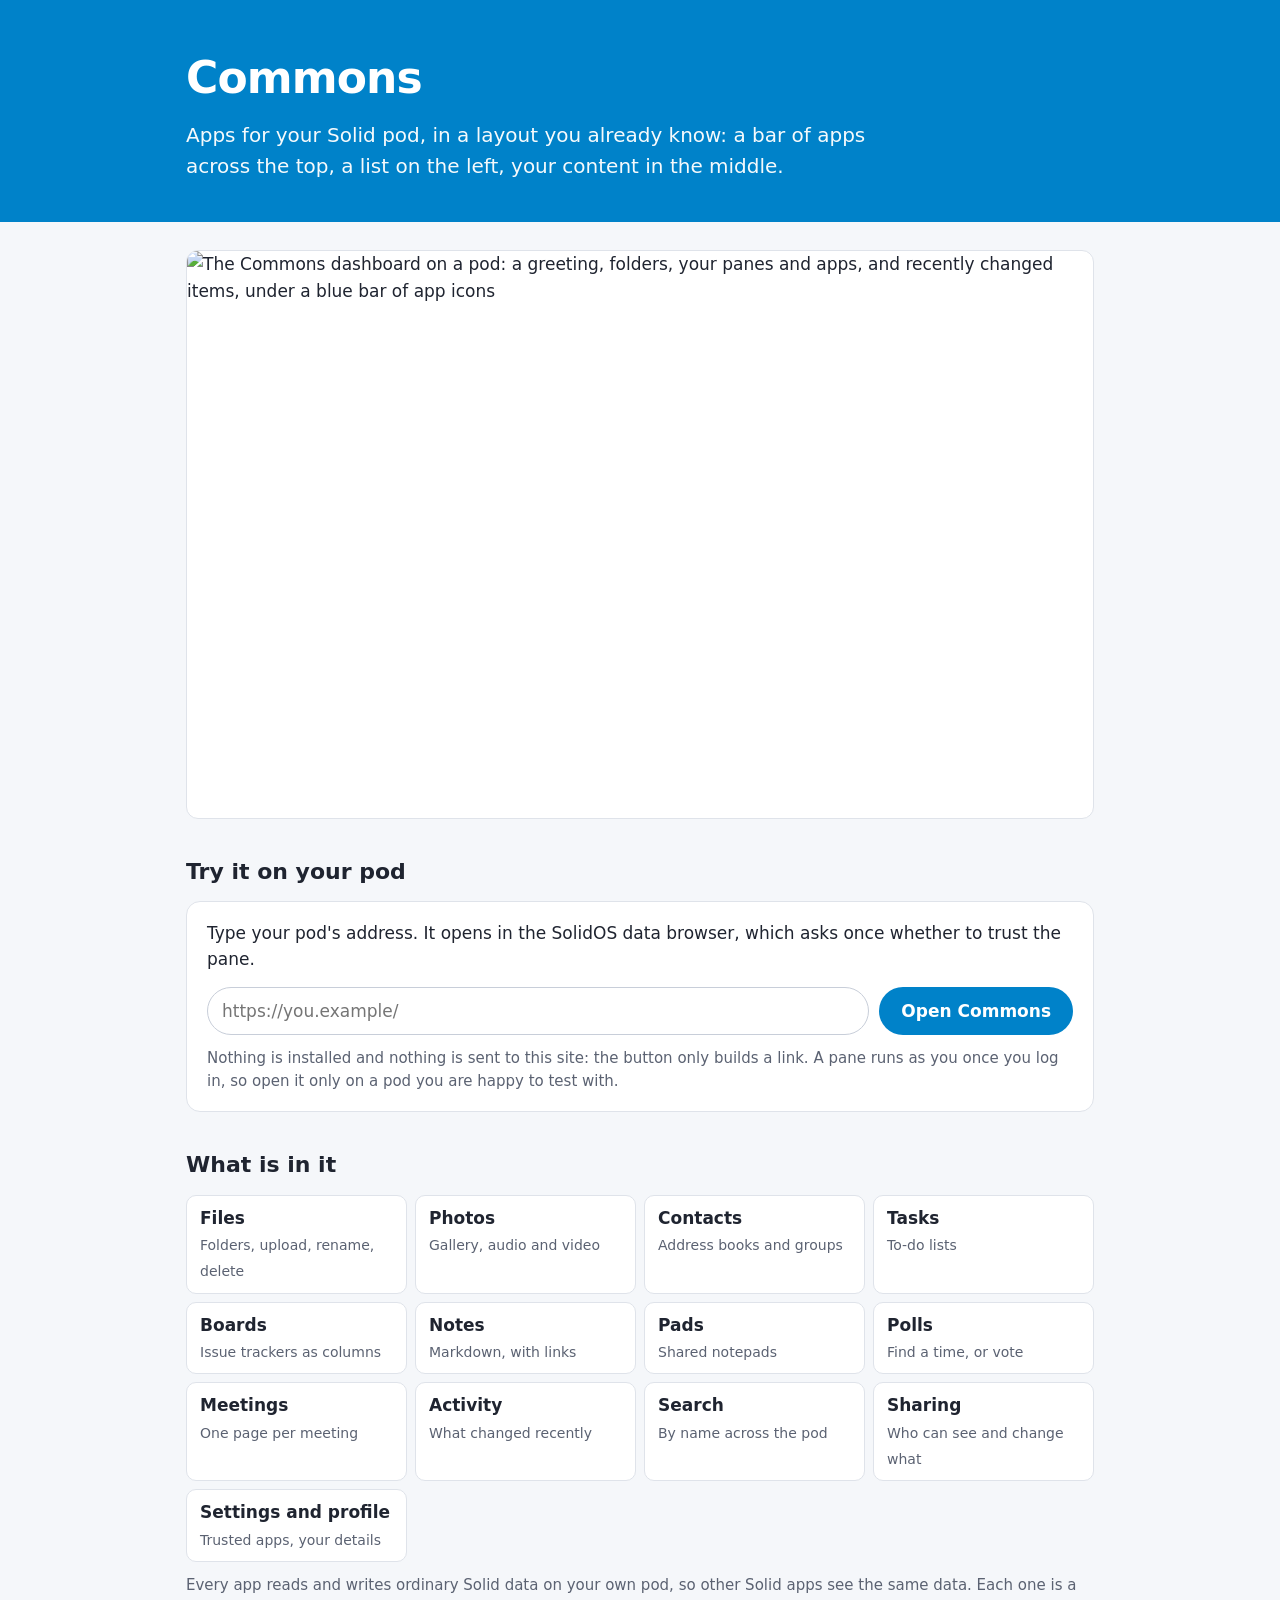
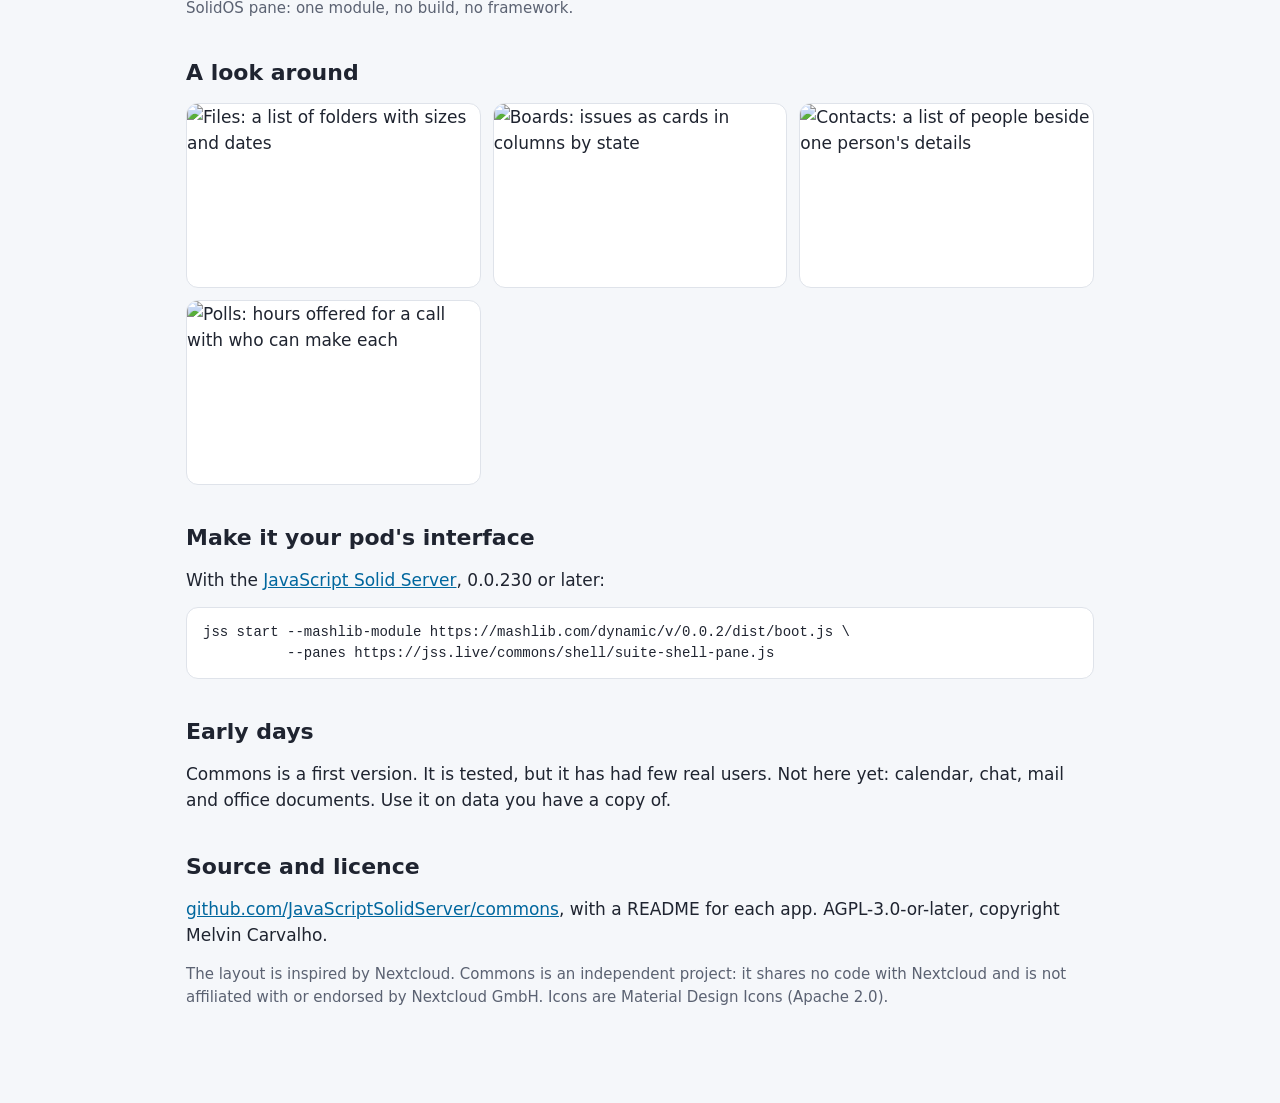
==== index.html @ 323e2691 "A front page for jss.live/commons" ====
<!doctype html>
<html lang="en">
<head>
<meta charset="utf-8">
<meta name="viewport" content="width=device-width, initial-scale=1">
<title>Commons · apps for your Solid pod</title>
<meta name="description" content="Files, Photos, Contacts, Tasks, Boards, Notes, Pads, Polls, Meetings and more for a Solid pod. Each app is a SolidOS pane: one module, no build.">
<link rel="canonical" href="https://jss.live/commons/">
<meta property="og:type" content="website">
<meta property="og:title" content="Commons · apps for your Solid pod">
<meta property="og:description" content="Files, Photos, Contacts, Tasks, Boards, Notes, Pads, Polls and Meetings for a Solid pod, in one familiar layout.">
<meta property="og:url" content="https://jss.live/commons/">
<meta property="og:image" content="https://jss.live/commons/shots/dashboard-1300.png">
<meta name="twitter:card" content="summary_large_image">
<style>
  :root { color-scheme: light; --blue: #0082c9; --ink: #1f2430; --soft: #5b6272; --line: #dfe3ea; --bg: #f5f7fa; }
  * { box-sizing: border-box; }
  body { margin: 0; background: var(--bg); color: var(--ink); font: 17px/1.55 system-ui, -apple-system, "Segoe UI", sans-serif; }
  header { background: var(--blue); color: #fff; }
  header div, main { max-width: 940px; margin: 0 auto; padding-left: max(16px, env(safe-area-inset-left, 0px)); padding-right: max(16px, env(safe-area-inset-right, 0px)); }
  header div { padding-block: 44px 40px; }
  h1 { margin: 0 0 8px; font-size: 44px; letter-spacing: -.02em; }
  header p { margin: 0; font-size: 20px; max-width: 34em; opacity: .96; }
  main { padding-block: 28px 80px; }
  h2 { margin: 36px 0 12px; font-size: 22px; }
  p { margin: 0 0 14px; }
  .shot { display: block; width: 100%; height: auto; border: 1px solid var(--line); border-radius: 12px; background: #fff; }
  .try { background: #fff; border: 1px solid var(--line); border-radius: 14px; padding: 18px 20px; }
  .row { display: flex; flex-wrap: wrap; gap: 10px; }
  .row input { flex: 1 1 260px; min-width: 0; font: inherit; padding: 10px 14px; border: 1px solid #c8ced9; border-radius: 999px; }
  .row a, .row button { font: inherit; font-weight: 650; padding: 10px 22px; border-radius: 999px; border: 0; background: var(--blue); color: #fff; text-decoration: none; cursor: pointer; }
  .small { font-size: 15px; color: var(--soft); }
  .apps { list-style: none; margin: 0; padding: 0; display: grid; grid-template-columns: repeat(auto-fill, minmax(190px, 1fr)); gap: 8px; }
  .apps li { background: #fff; border: 1px solid var(--line); border-radius: 10px; padding: 9px 13px; }
  .apps b { display: block; }
  .apps span { font-size: 14px; color: var(--soft); }
  pre { margin: 0 0 14px; padding: 14px 16px; background: #fff; border: 1px solid var(--line); border-radius: 12px; overflow-x: auto; font: 14px/1.5 ui-monospace, "SF Mono", Menlo, monospace; }
  .grid { display: grid; grid-template-columns: repeat(auto-fill, minmax(260px, 1fr)); gap: 12px; }
  a { color: #00679e; }
</style>
</head>
<body>
<header><div>
  <h1>Commons</h1>
  <p>Apps for your Solid pod, in a layout you already know: a bar of apps across the top, a list on the left, your content in the middle.</p>
</div></header>
<main>
  <img class="shot" src="shots/dashboard-1300.png" width="1300" height="813" alt="The Commons dashboard on a pod: a greeting, folders, your panes and apps, and recently changed items, under a blue bar of app icons">

  <h2>Try it on your pod</h2>
  <div class="try">
    <p>Type your pod's address. It opens in the SolidOS data browser, which asks once whether to trust the pane.</p>
    <form class="row" id="go">
      <input id="pod" type="url" inputmode="url" placeholder="https://you.example/" aria-label="Your pod's address" required>
      <button type="submit">Open Commons</button>
    </form>
    <p class="small" style="margin:12px 0 0">Nothing is installed and nothing is sent to this site: the button only builds a link. A pane runs as you once you log in, so open it only on a pod you are happy to test with.</p>
  </div>

  <h2>What is in it</h2>
  <ul class="apps">
    <li><b>Files</b><span>Folders, upload, rename, delete</span></li>
    <li><b>Photos</b><span>Gallery, audio and video</span></li>
    <li><b>Contacts</b><span>Address books and groups</span></li>
    <li><b>Tasks</b><span>To-do lists</span></li>
    <li><b>Boards</b><span>Issue trackers as columns</span></li>
    <li><b>Notes</b><span>Markdown, with links</span></li>
    <li><b>Pads</b><span>Shared notepads</span></li>
    <li><b>Polls</b><span>Find a time, or vote</span></li>
    <li><b>Meetings</b><span>One page per meeting</span></li>
    <li><b>Activity</b><span>What changed recently</span></li>
    <li><b>Search</b><span>By name across the pod</span></li>
    <li><b>Sharing</b><span>Who can see and change what</span></li>
    <li><b>Settings and profile</b><span>Trusted apps, your details</span></li>
  </ul>
  <p class="small" style="margin-top:12px">Every app reads and writes ordinary Solid data on your own pod, so other Solid apps see the same data. Each one is a SolidOS pane: one module, no build, no framework.</p>

  <h2>A look around</h2>
  <div class="grid">
    <img class="shot" src="shots/files-1300.png" width="1300" height="813" loading="lazy" alt="Files: a list of folders with sizes and dates">
    <img class="shot" src="shots/boards-1300.png" width="1300" height="813" loading="lazy" alt="Boards: issues as cards in columns by state">
    <img class="shot" src="shots/contacts-1300.png" width="1300" height="813" loading="lazy" alt="Contacts: a list of people beside one person's details">
    <img class="shot" src="shots/polls-1300.png" width="1300" height="813" loading="lazy" alt="Polls: hours offered for a call with who can make each">
  </div>

  <h2>Make it your pod's interface</h2>
  <p>With the <a href="https://jss.live">JavaScript Solid Server</a>, 0.0.230 or later:</p>
<pre>jss start --mashlib-module https://mashlib.com/dynamic/v/0.0.2/dist/boot.js \
          --panes https://jss.live/commons/shell/suite-shell-pane.js</pre>

  <h2>Early days</h2>
  <p>Commons is a first version. It is tested, but it has had few real users. Not here yet: calendar, chat, mail and office documents. Use it on data you have a copy of.</p>

  <h2>Source and licence</h2>
  <p><a href="https://github.com/JavaScriptSolidServer/commons">github.com/JavaScriptSolidServer/commons</a>, with a README for each app. AGPL-3.0-or-later, copyright Melvin Carvalho.</p>
  <p class="small">The layout is inspired by Nextcloud. Commons is an independent project: it shares no code with Nextcloud and is not affiliated with or endorsed by Nextcloud GmbH. Icons are Material Design Icons (Apache 2.0).</p>
</main>
<script>
  document.getElementById('go').addEventListener('submit', (event) => {
    event.preventDefault()
    let address = document.getElementById('pod').value.trim()
    if (!/^https?:\/\//i.test(address)) address = 'https://' + address
    let url
    try { url = new URL(address) } catch { return }
    if (!/^https?:$/.test(url.protocol)) return
    location.href = 'https://mashlib.com/dynamic/?pane=' + encodeURIComponent('https://jss.live/commons/shell/suite-shell-pane.js') + '&uri=' + encodeURIComponent(url.href)
  })
</script>
</body>
</html>
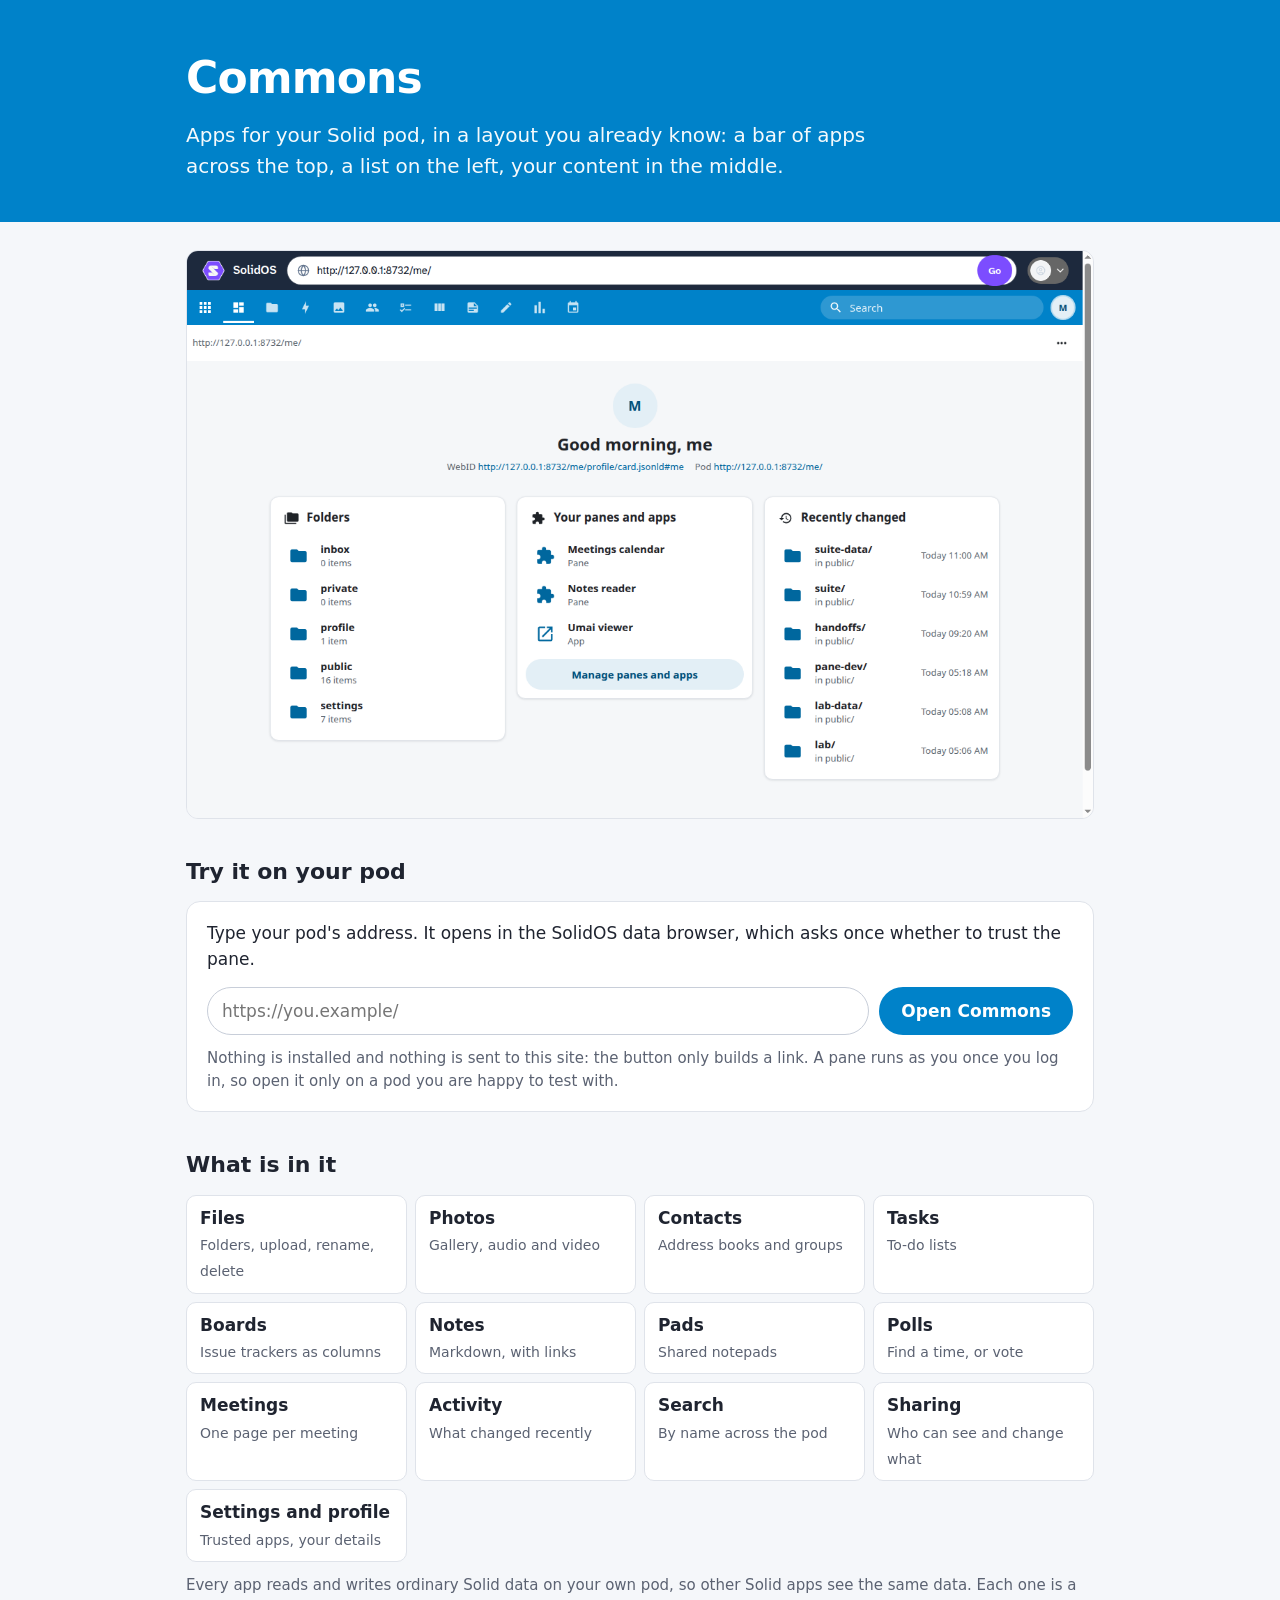
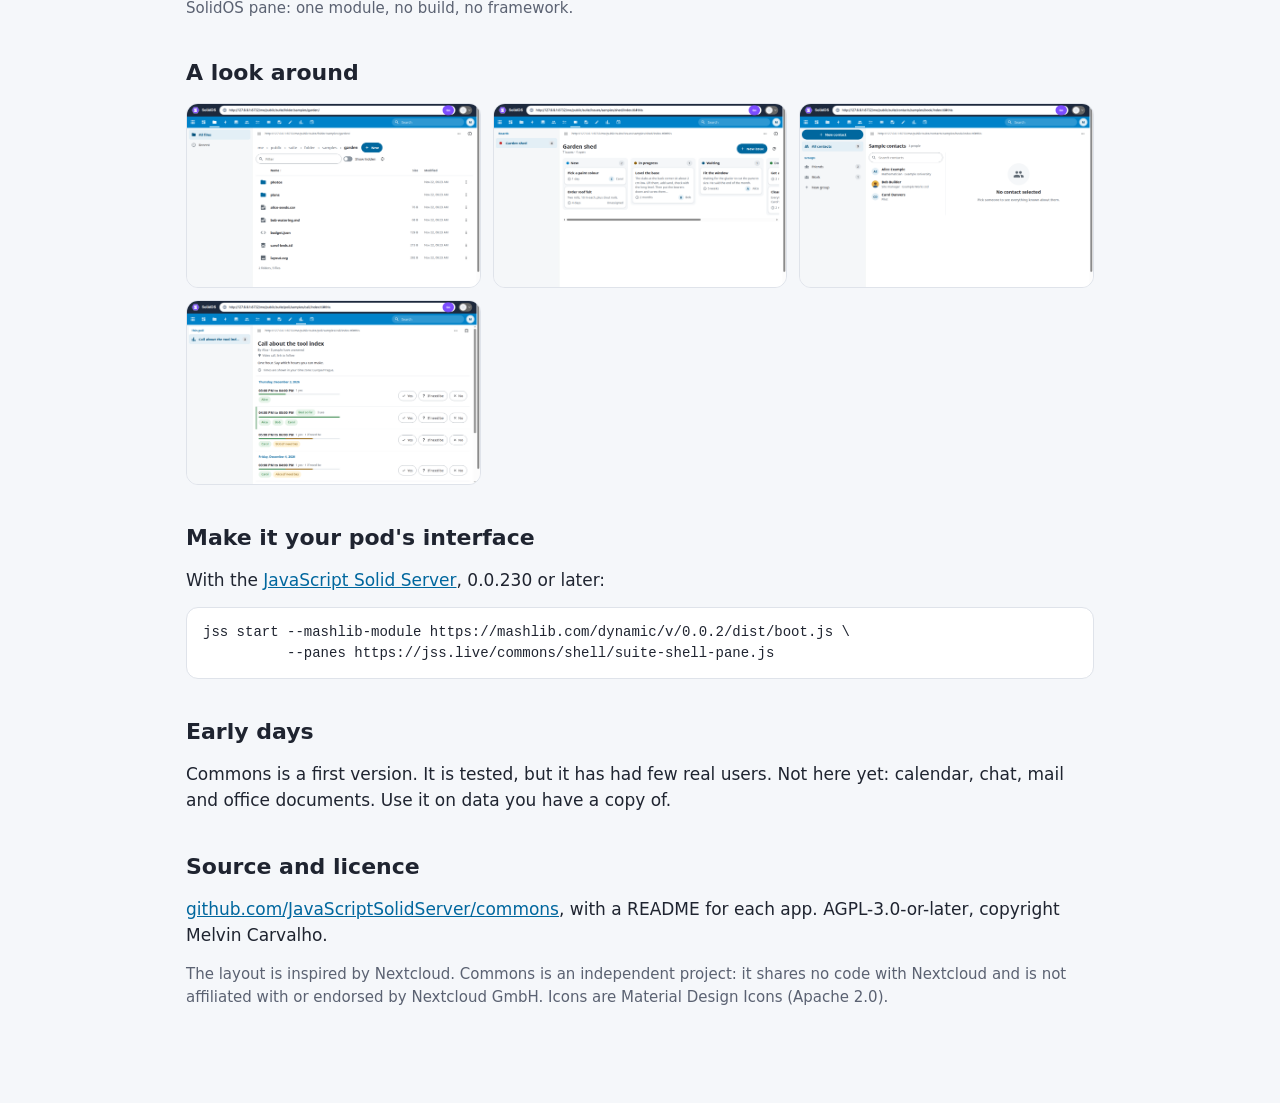
==== commit 230620db: "Front page: its pictures" ====
--- a/index.html
+++ b/index.html
@@ -10,7 +10,7 @@
 <meta property="og:title" content="Commons · apps for your Solid pod">
 <meta property="og:description" content="Files, Photos, Contacts, Tasks, Boards, Notes, Pads, Polls and Meetings for a Solid pod, in one familiar layout.">
 <meta property="og:url" content="https://jss.live/commons/">
-<meta property="og:image" content="https://jss.live/commons/shots/dashboard-1300.png">
+<meta property="og:image" content="https://jss.live/commons/pictures/dashboard.png">
 <meta name="twitter:card" content="summary_large_image">
 <style>
   :root { color-scheme: light; --blue: #0082c9; --ink: #1f2430; --soft: #5b6272; --line: #dfe3ea; --bg: #f5f7fa; }
@@ -45,7 +45,7 @@
   <p>Apps for your Solid pod, in a layout you already know: a bar of apps across the top, a list on the left, your content in the middle.</p>
 </div></header>
 <main>
-  <img class="shot" src="shots/dashboard-1300.png" width="1300" height="813" alt="The Commons dashboard on a pod: a greeting, folders, your panes and apps, and recently changed items, under a blue bar of app icons">
+  <img class="shot" src="pictures/dashboard.png" width="1300" height="813" alt="The Commons dashboard on a pod: a greeting, folders, your panes and apps, and recently changed items, under a blue bar of app icons">
 
   <h2>Try it on your pod</h2>
   <div class="try">
@@ -77,10 +77,10 @@
 
   <h2>A look around</h2>
   <div class="grid">
-    <img class="shot" src="shots/files-1300.png" width="1300" height="813" loading="lazy" alt="Files: a list of folders with sizes and dates">
-    <img class="shot" src="shots/boards-1300.png" width="1300" height="813" loading="lazy" alt="Boards: issues as cards in columns by state">
-    <img class="shot" src="shots/contacts-1300.png" width="1300" height="813" loading="lazy" alt="Contacts: a list of people beside one person's details">
-    <img class="shot" src="shots/polls-1300.png" width="1300" height="813" loading="lazy" alt="Polls: hours offered for a call with who can make each">
+    <img class="shot" src="pictures/files.png" width="1300" height="813" loading="lazy" alt="Files: a list of folders with sizes and dates">
+    <img class="shot" src="pictures/boards.png" width="1300" height="813" loading="lazy" alt="Boards: issues as cards in columns by state">
+    <img class="shot" src="pictures/contacts.png" width="1300" height="813" loading="lazy" alt="Contacts: a list of people beside one person's details">
+    <img class="shot" src="pictures/polls.png" width="1300" height="813" loading="lazy" alt="Polls: hours offered for a call with who can make each">
   </div>
 
   <h2>Make it your pod's interface</h2>
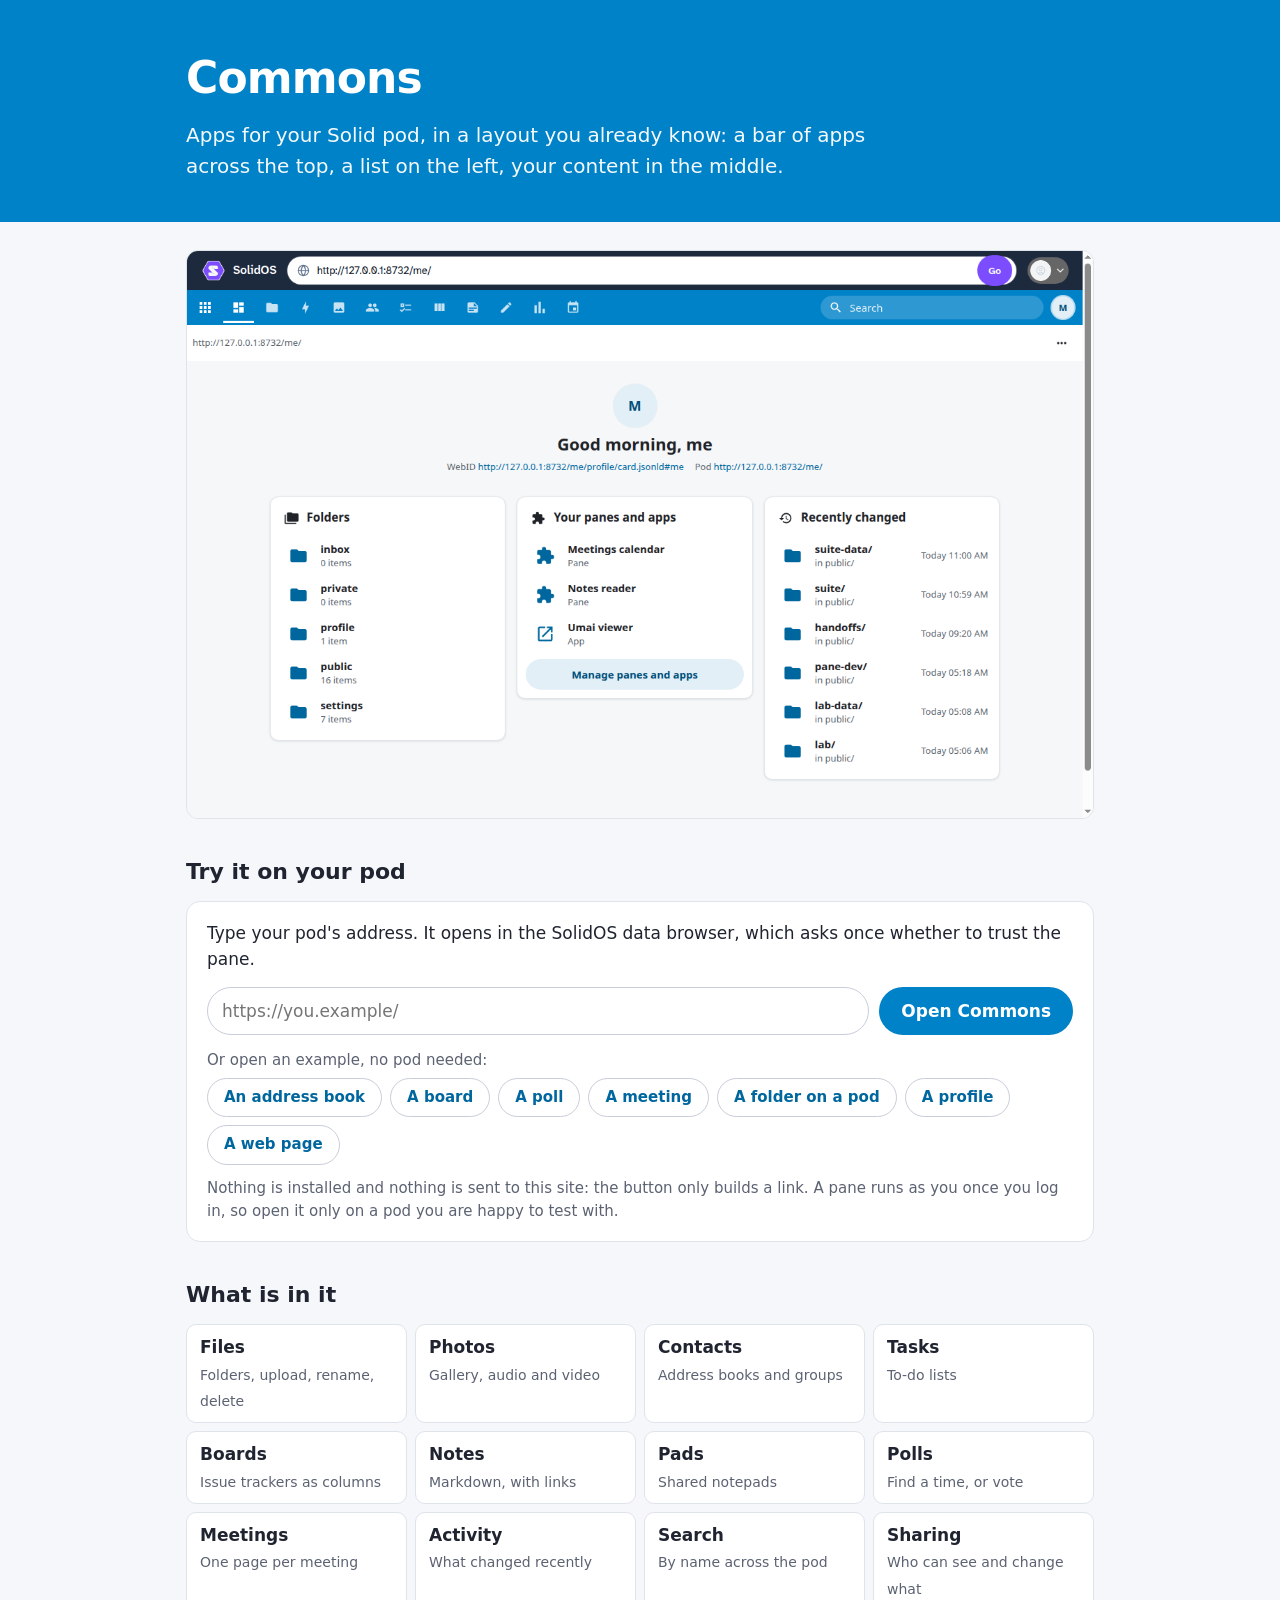
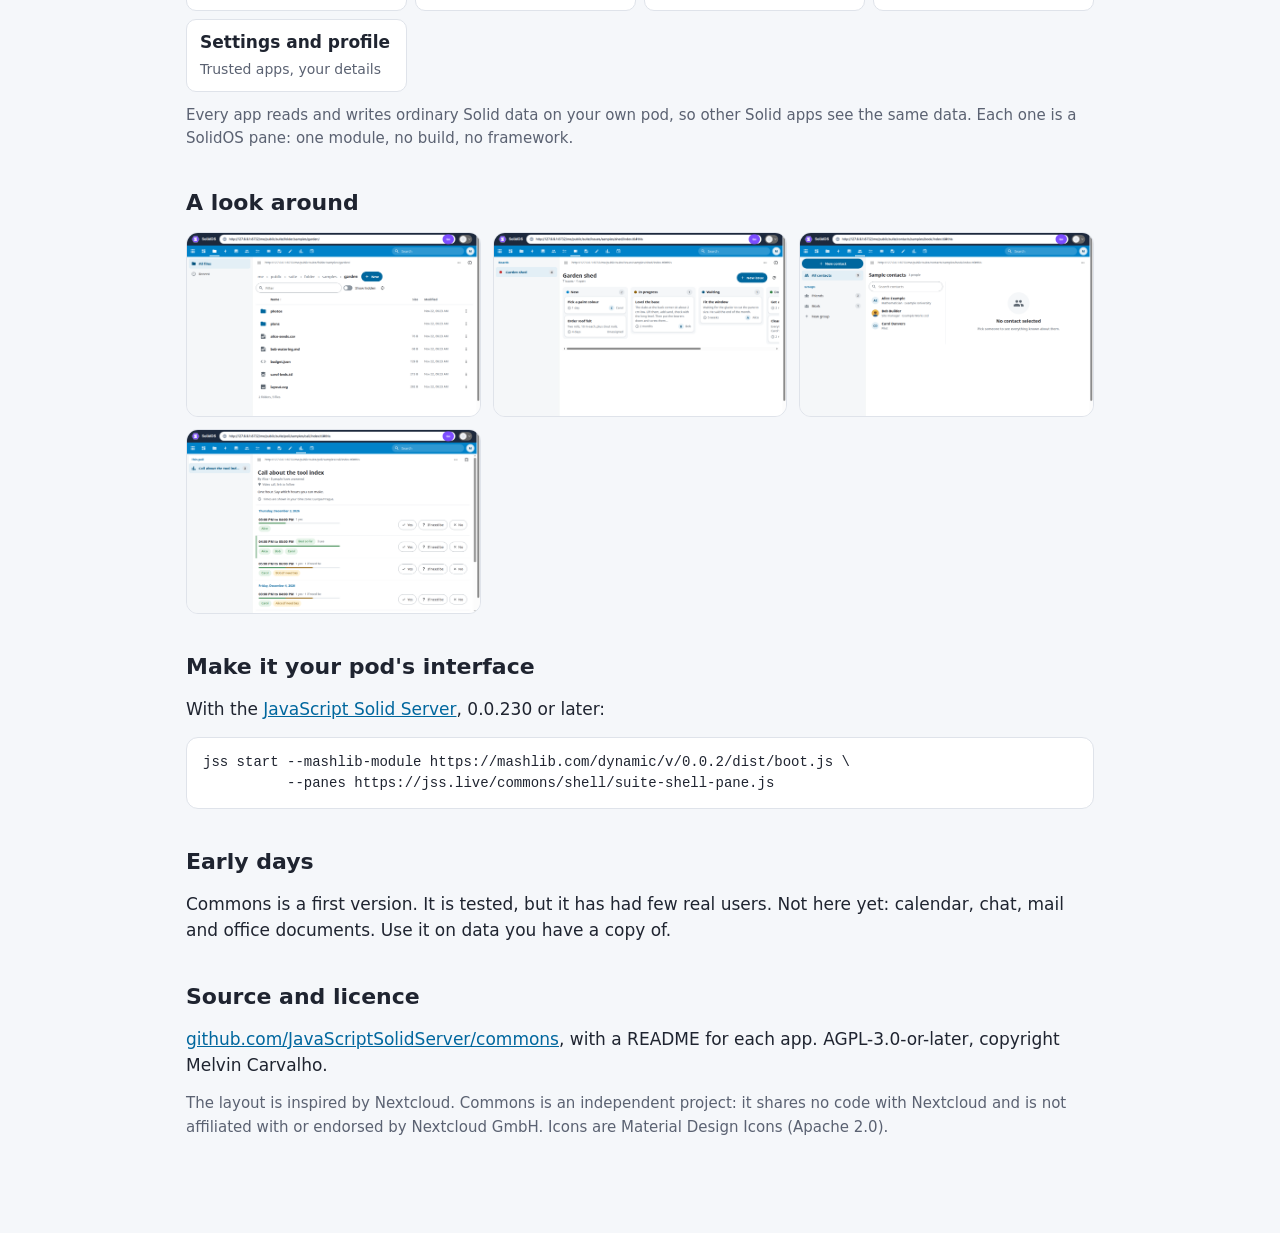
==== commit e8fae01a: "Front page: example pills that open Commons on public samples" ====
--- a/index.html
+++ b/index.html
@@ -7,11 +7,22 @@
 <meta name="description" content="Files, Photos, Contacts, Tasks, Boards, Notes, Pads, Polls, Meetings and more for a Solid pod. Each app is a SolidOS pane: one module, no build.">
 <link rel="canonical" href="https://jss.live/commons/">
 <meta property="og:type" content="website">
+<meta property="og:site_name" content="Commons">
 <meta property="og:title" content="Commons · apps for your Solid pod">
-<meta property="og:description" content="Files, Photos, Contacts, Tasks, Boards, Notes, Pads, Polls and Meetings for a Solid pod, in one familiar layout.">
+<meta property="og:description" content="Files, Photos, Contacts, Tasks, Boards, Notes, Pads, Polls and Meetings for a Solid pod, in one familiar layout. Each app is a SolidOS pane: one module, no build.">
 <meta property="og:url" content="https://jss.live/commons/">
-<meta property="og:image" content="https://jss.live/commons/pictures/dashboard.png">
+<meta property="og:image" content="https://jss.live/commons/og.png">
+<meta property="og:image:type" content="image/png">
+<meta property="og:image:width" content="1200">
+<meta property="og:image:height" content="630">
+<meta property="og:image:alt" content="Commons: 'Apps for your Solid pod, in a layout you already know', beside its Files app showing a folder's contents under a blue bar of app icons">
+<meta property="og:locale" content="en_GB">
 <meta name="twitter:card" content="summary_large_image">
+<meta name="twitter:title" content="Commons · apps for your Solid pod">
+<meta name="twitter:description" content="Files, Photos, Contacts, Tasks, Boards, Notes, Polls and more for a Solid pod, in one familiar layout.">
+<meta name="twitter:image" content="https://jss.live/commons/og.png">
+<meta name="twitter:image:alt" content="Commons, beside its Files app on a Solid pod">
+<meta name="theme-color" content="#0082c9">
 <style>
   :root { color-scheme: light; --blue: #0082c9; --ink: #1f2430; --soft: #5b6272; --line: #dfe3ea; --bg: #f5f7fa; }
   * { box-sizing: border-box; }
@@ -30,6 +41,9 @@
   .row input { flex: 1 1 260px; min-width: 0; font: inherit; padding: 10px 14px; border: 1px solid #c8ced9; border-radius: 999px; }
   .row a, .row button { font: inherit; font-weight: 650; padding: 10px 22px; border-radius: 999px; border: 0; background: var(--blue); color: #fff; text-decoration: none; cursor: pointer; }
   .small { font-size: 15px; color: var(--soft); }
+  .pills { list-style: none; margin: 0; padding: 0; display: flex; flex-wrap: wrap; gap: 8px; }
+  .pills a { display: inline-block; padding: 7px 16px; border-radius: 999px; border: 1px solid #c8ced9; background: #fff; color: #00679e; font-size: 15px; font-weight: 600; text-decoration: none; }
+  .pills a:hover { background: #e6f3fa; border-color: var(--blue); }
   .apps { list-style: none; margin: 0; padding: 0; display: grid; grid-template-columns: repeat(auto-fill, minmax(190px, 1fr)); gap: 8px; }
   .apps li { background: #fff; border: 1px solid var(--line); border-radius: 10px; padding: 9px 13px; }
   .apps b { display: block; }
@@ -54,6 +68,16 @@
       <input id="pod" type="url" inputmode="url" placeholder="https://you.example/" aria-label="Your pod's address" required>
       <button type="submit">Open Commons</button>
     </form>
+    <p class="small" style="margin:14px 0 6px">Or open an example, no pod needed:</p>
+    <ul class="pills">
+      <li><a href="https://mashlib.com/dynamic/?pane=https%3A%2F%2Fjss.live%2Fcommons%2Fshell%2Fsuite-shell-pane.js&amp;uri=https%3A%2F%2Fjss.live%2Fcommons%2Fcontacts%2Fsamples%2Fbook%2Findex.ttl%23this">An address book</a></li>
+      <li><a href="https://mashlib.com/dynamic/?pane=https%3A%2F%2Fjss.live%2Fcommons%2Fshell%2Fsuite-shell-pane.js&amp;uri=https%3A%2F%2Fjss.live%2Fcommons%2Fissues%2Fsamples%2Fshed%2Findex.ttl%23this">A board</a></li>
+      <li><a href="https://mashlib.com/dynamic/?pane=https%3A%2F%2Fjss.live%2Fcommons%2Fshell%2Fsuite-shell-pane.js&amp;uri=https%3A%2F%2Fjss.live%2Fcommons%2Fpoll%2Fsamples%2Fcall%2Findex.ttl%23this">A poll</a></li>
+      <li><a href="https://mashlib.com/dynamic/?pane=https%3A%2F%2Fjss.live%2Fcommons%2Fshell%2Fsuite-shell-pane.js&amp;uri=https%3A%2F%2Fjss.live%2Fcommons%2Fmeeting%2Fsamples%2Fplanning%2Findex.ttl%23this">A meeting</a></li>
+      <li><a href="https://mashlib.com/dynamic/?pane=https%3A%2F%2Fjss.live%2Fcommons%2Fshell%2Fsuite-shell-pane.js&amp;uri=https%3A%2F%2Ftestingsolidos.solidcommunity.net%2Fpublic%2F">A folder on a pod</a></li>
+      <li><a href="https://mashlib.com/dynamic/?pane=https%3A%2F%2Fjss.live%2Fcommons%2Fshell%2Fsuite-shell-pane.js&amp;uri=https%3A%2F%2Ftestingsolidos.solidcommunity.net%2Fprofile%2Fcard%23me">A profile</a></li>
+      <li><a href="https://mashlib.com/dynamic/?pane=https%3A%2F%2Fjss.live%2Fcommons%2Fshell%2Fsuite-shell-pane.js&amp;uri=https%3A%2F%2Fjss.live%2Fcommons%2Fdocument%2Fsamples%2Fwelcome.html">A web page</a></li>
+    </ul>
     <p class="small" style="margin:12px 0 0">Nothing is installed and nothing is sent to this site: the button only builds a link. A pane runs as you once you log in, so open it only on a pod you are happy to test with.</p>
   </div>
 
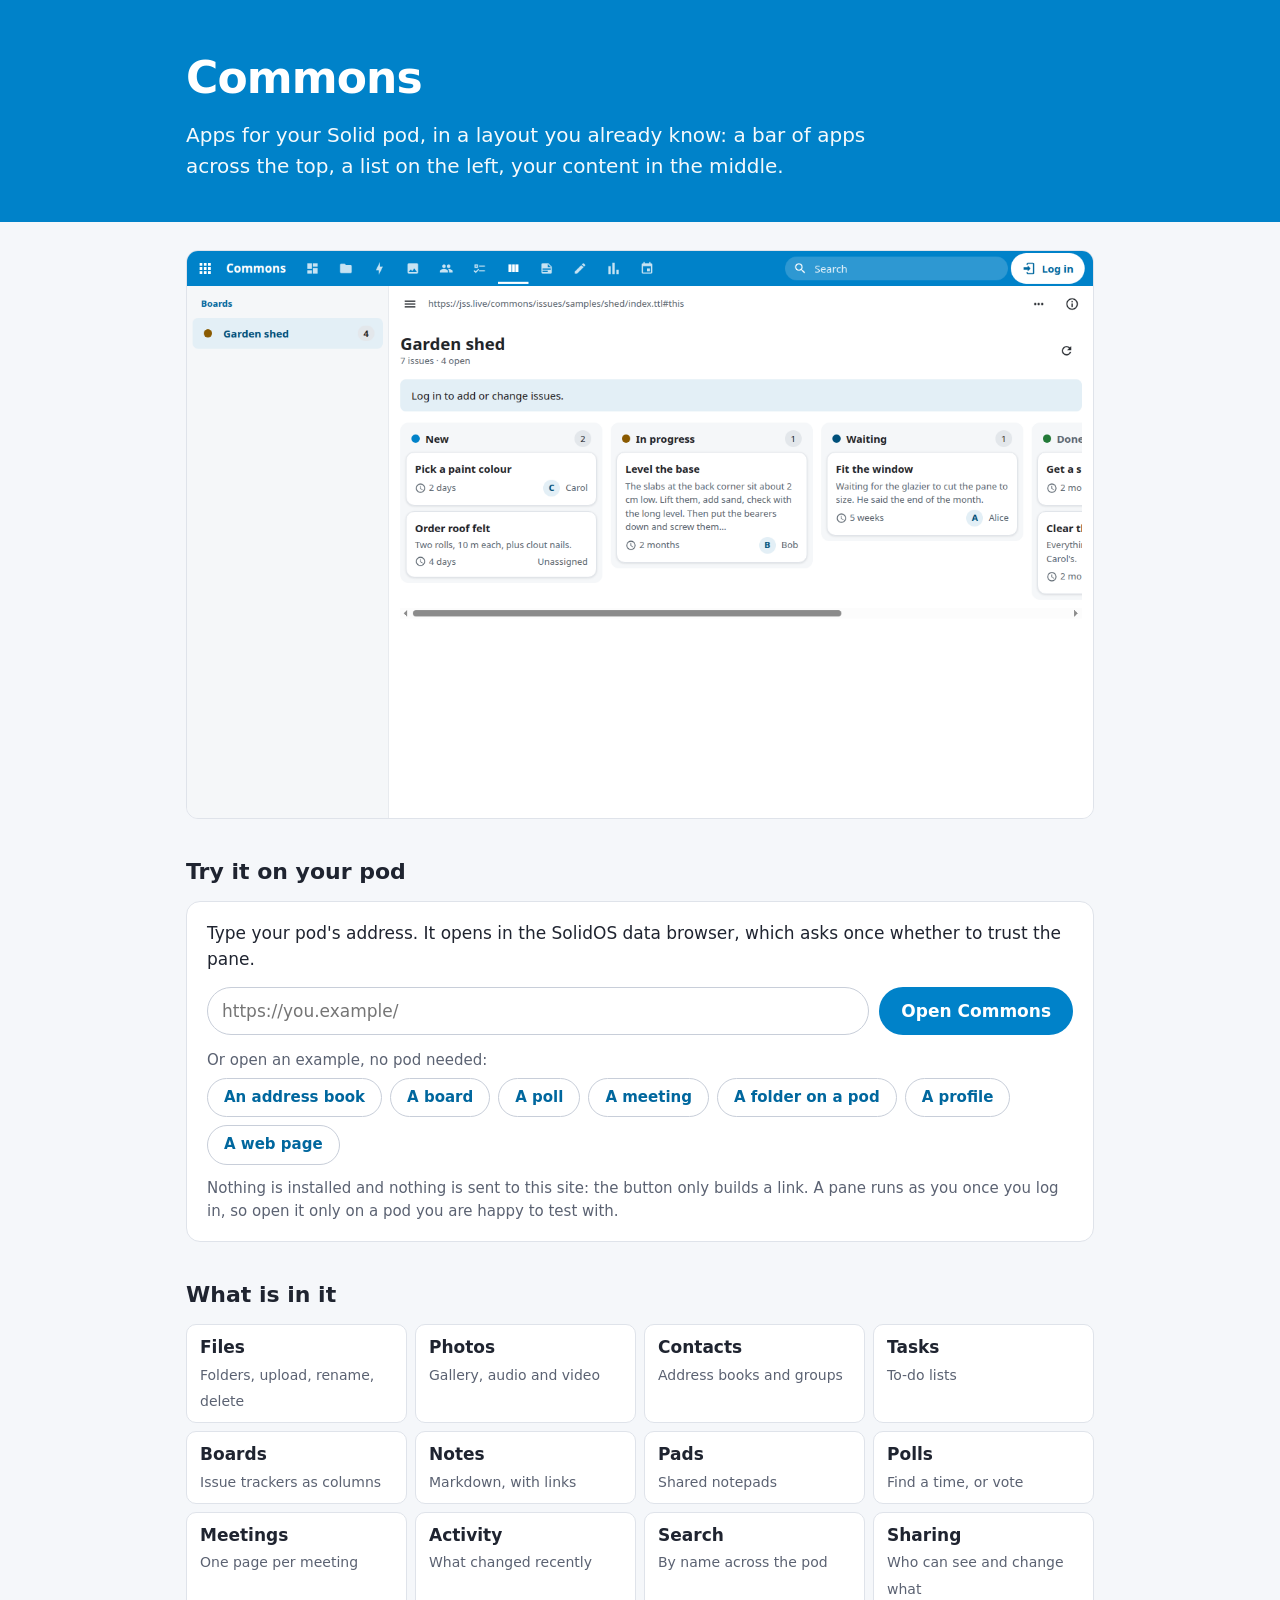
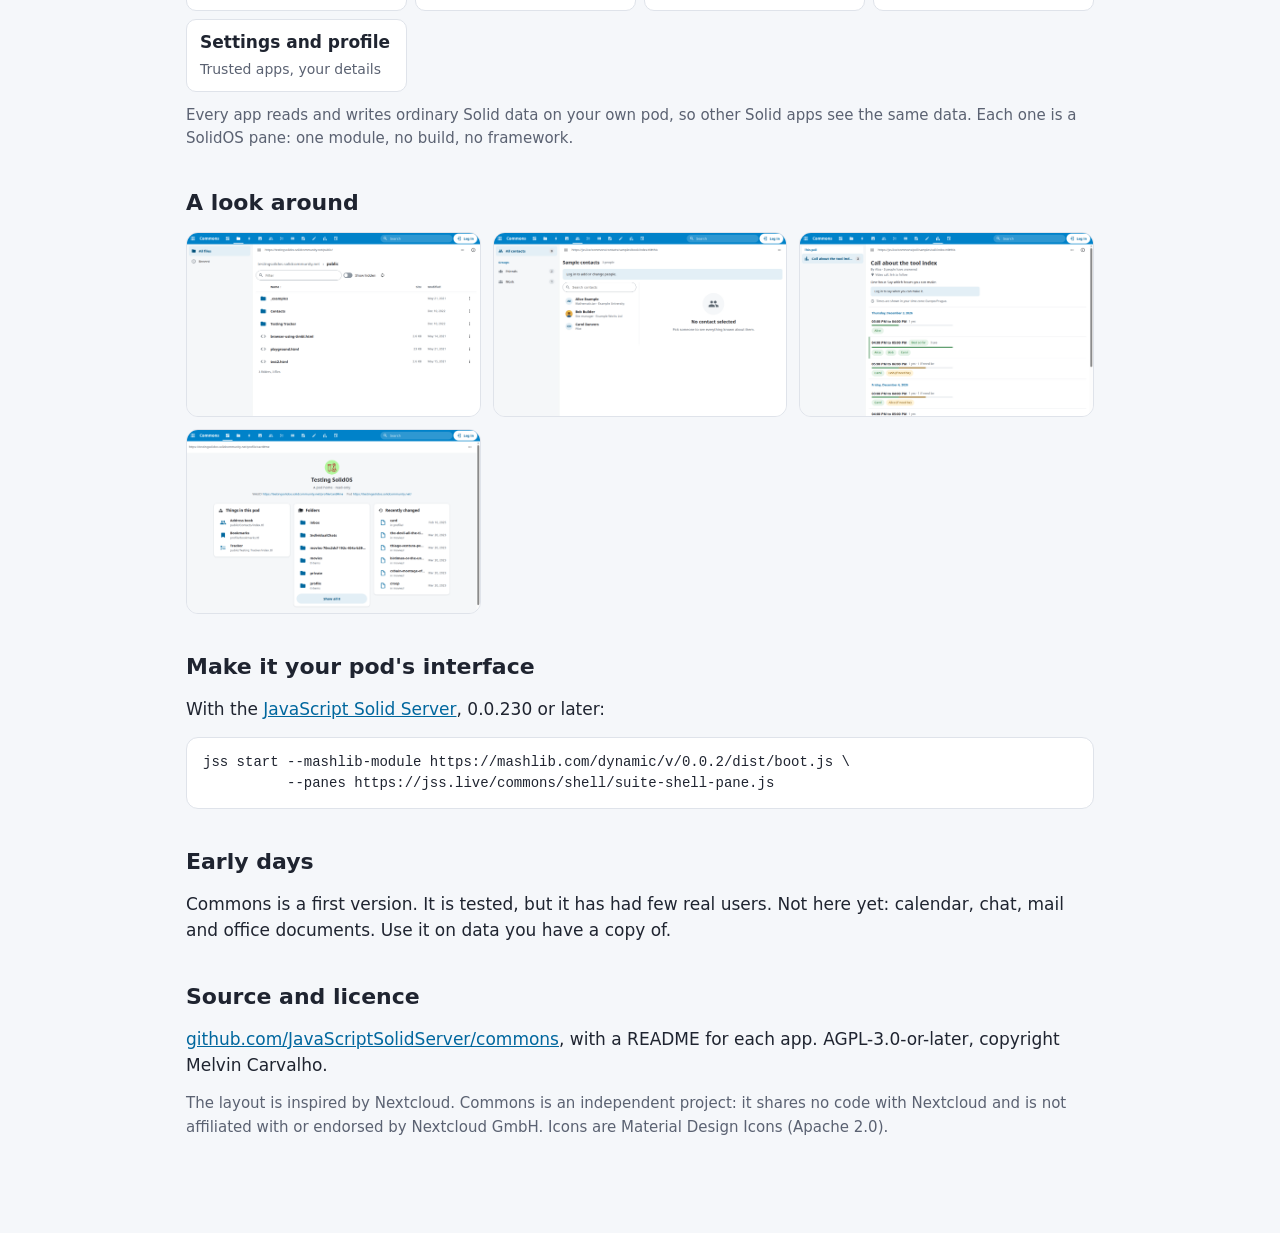
==== commit 47d8bf28: "Front page: pictures with the single Commons bar, on public sample data" ====
--- a/index.html
+++ b/index.html
@@ -15,13 +15,13 @@
 <meta property="og:image:type" content="image/png">
 <meta property="og:image:width" content="1200">
 <meta property="og:image:height" content="630">
-<meta property="og:image:alt" content="Commons: 'Apps for your Solid pod, in a layout you already know', beside its Files app showing a folder's contents under a blue bar of app icons">
+<meta property="og:image:alt" content="Commons: 'Apps for your Solid pod, in a layout you already know', beside a board of issues in columns, under a blue bar of app icons">
 <meta property="og:locale" content="en_GB">
 <meta name="twitter:card" content="summary_large_image">
 <meta name="twitter:title" content="Commons · apps for your Solid pod">
 <meta name="twitter:description" content="Files, Photos, Contacts, Tasks, Boards, Notes, Polls and more for a Solid pod, in one familiar layout.">
 <meta name="twitter:image" content="https://jss.live/commons/og.png">
-<meta name="twitter:image:alt" content="Commons, beside its Files app on a Solid pod">
+<meta name="twitter:image:alt" content="Commons, beside a board of issues on a Solid pod">
 <meta name="theme-color" content="#0082c9">
 <style>
   :root { color-scheme: light; --blue: #0082c9; --ink: #1f2430; --soft: #5b6272; --line: #dfe3ea; --bg: #f5f7fa; }
@@ -59,7 +59,7 @@
   <p>Apps for your Solid pod, in a layout you already know: a bar of apps across the top, a list on the left, your content in the middle.</p>
 </div></header>
 <main>
-  <img class="shot" src="pictures/dashboard.png" width="1300" height="813" alt="The Commons dashboard on a pod: a greeting, folders, your panes and apps, and recently changed items, under a blue bar of app icons">
+  <img class="shot" src="pictures/boards.png" width="1300" height="813" alt="Commons showing a board: a blue bar of app icons across the top, the list of boards on the left, and issues as cards in columns by state">
 
   <h2>Try it on your pod</h2>
   <div class="try">
@@ -101,10 +101,10 @@
 
   <h2>A look around</h2>
   <div class="grid">
-    <img class="shot" src="pictures/files.png" width="1300" height="813" loading="lazy" alt="Files: a list of folders with sizes and dates">
-    <img class="shot" src="pictures/boards.png" width="1300" height="813" loading="lazy" alt="Boards: issues as cards in columns by state">
-    <img class="shot" src="pictures/contacts.png" width="1300" height="813" loading="lazy" alt="Contacts: a list of people beside one person's details">
-    <img class="shot" src="pictures/polls.png" width="1300" height="813" loading="lazy" alt="Polls: hours offered for a call with who can make each">
+    <img class="shot" src="pictures/files.png" width="1300" height="813" loading="lazy" alt="Files: the folders and files of a pod, with sizes and dates">
+    <img class="shot" src="pictures/contacts.png" width="1300" height="813" loading="lazy" alt="Contacts: groups on the left, a list of people, and one person's details">
+    <img class="shot" src="pictures/polls.png" width="1300" height="813" loading="lazy" alt="Polls: hours offered for a call, with who can make each">
+    <img class="shot" src="pictures/dashboard.png" width="1300" height="813" loading="lazy" alt="A pod's home: the things in it, its folders, and what changed recently">
   </div>
 
   <h2>Make it your pod's interface</h2>
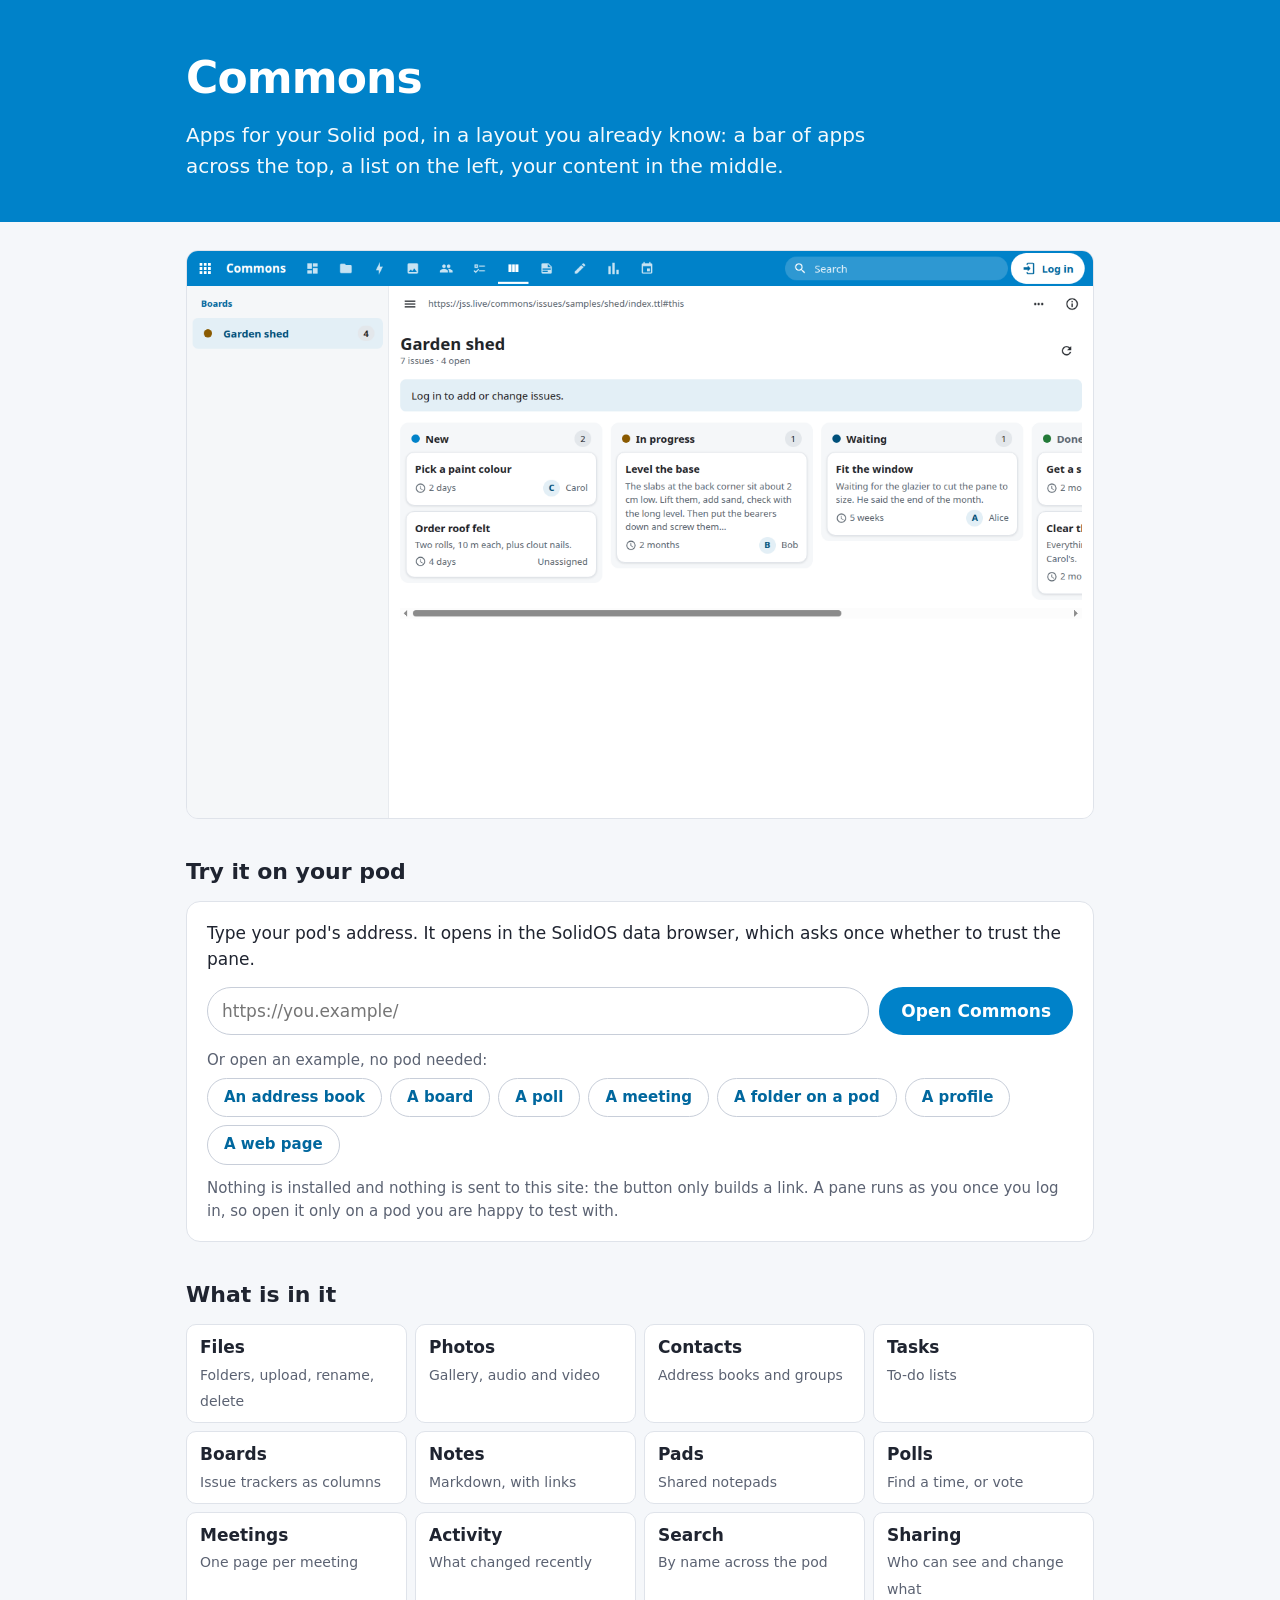
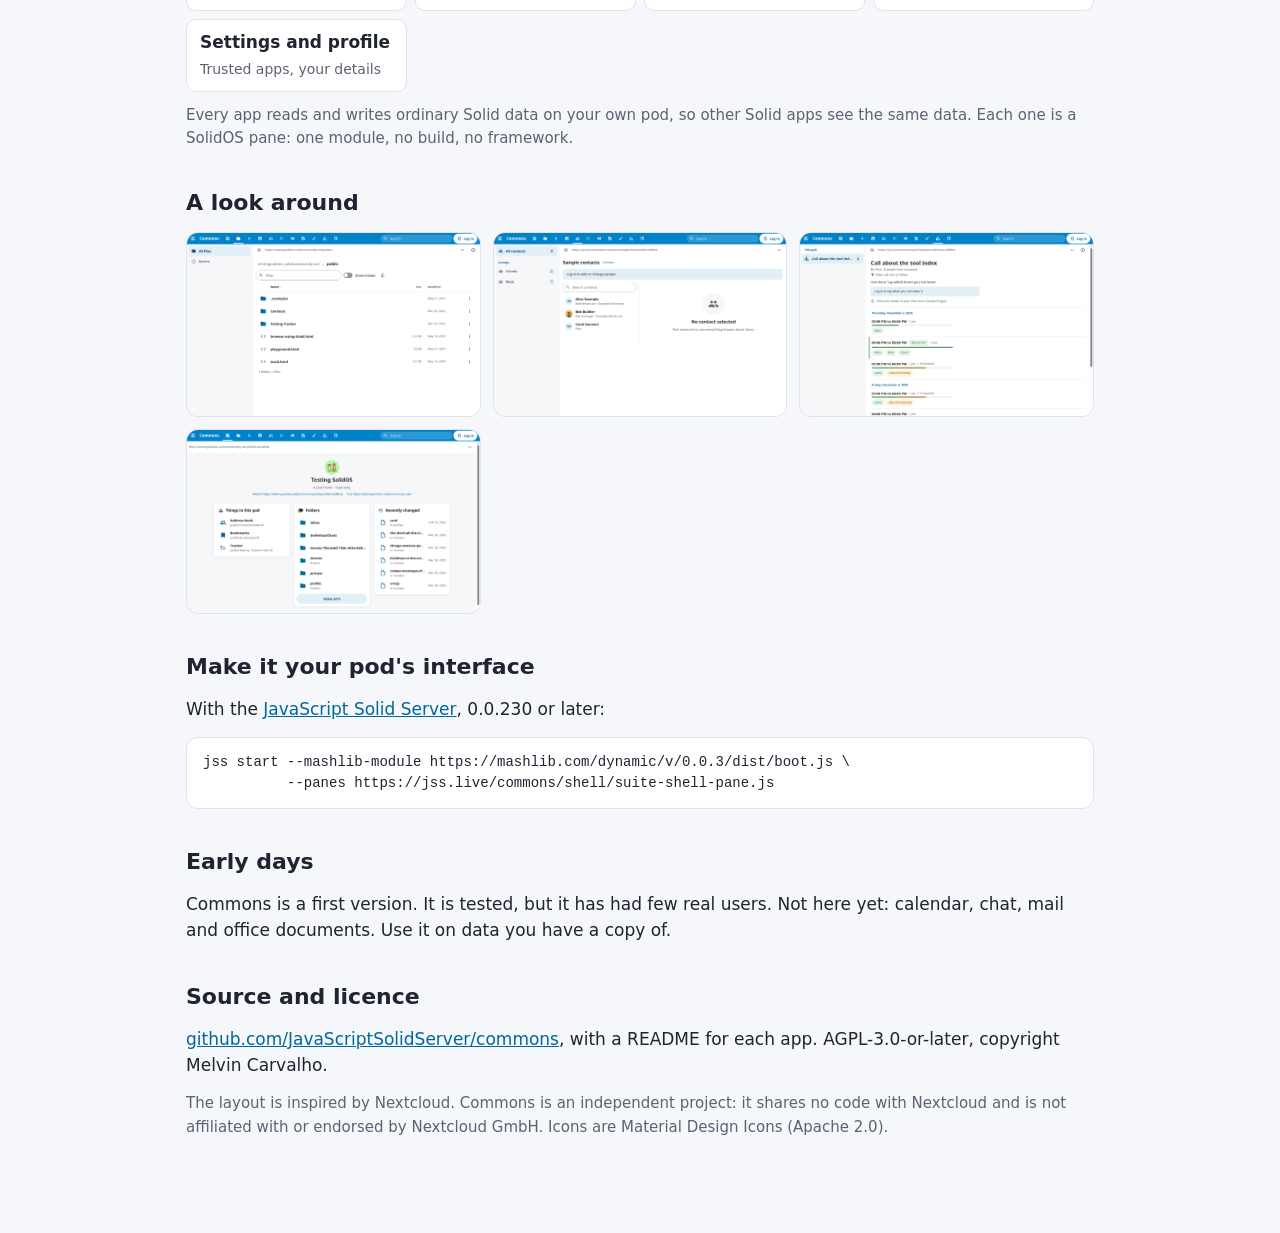
==== commit e622b1ff: "Server command: pinned browser release 0.0.3" ====
--- a/index.html
+++ b/index.html
@@ -109,7 +109,7 @@
 
   <h2>Make it your pod's interface</h2>
   <p>With the <a href="https://jss.live">JavaScript Solid Server</a>, 0.0.230 or later:</p>
-<pre>jss start --mashlib-module https://mashlib.com/dynamic/v/0.0.2/dist/boot.js \
+<pre>jss start --mashlib-module https://mashlib.com/dynamic/v/0.0.3/dist/boot.js \
           --panes https://jss.live/commons/shell/suite-shell-pane.js</pre>
 
   <h2>Early days</h2>
